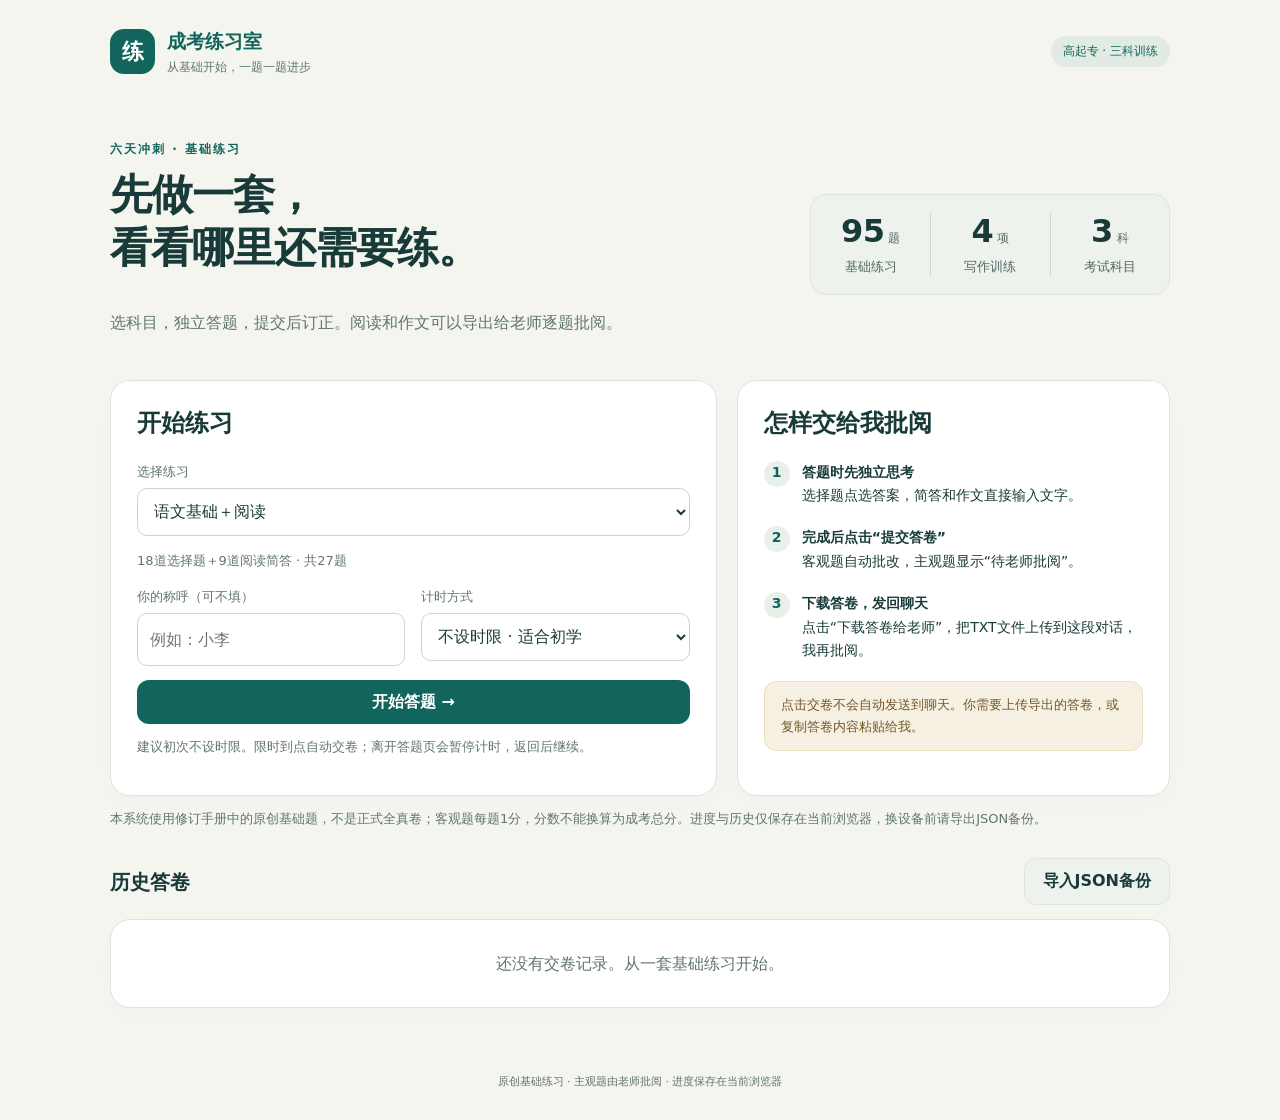
==== exam/index.html @ 729862df "Match mobile question card design and group answer cards by subject and question type" ====
<!doctype html>
<html lang="zh-CN"><head><meta charset="utf-8"><meta name="viewport" content="width=device-width, initial-scale=1, viewport-fit=cover"><meta name="theme-color" content="#11655d"><title>成考练习室 · 答题与批阅</title><meta name="description" content="语文、数学、英语基础练习，保存进度、交卷评分、导出答卷给老师批阅。"><link rel="stylesheet" href="style.css"><link rel="stylesheet" href="layout.css?v=20261012.1"></head>
<body><header class="top"><a href="#" id="brand" class="brand"><span class="logo" aria-hidden="true">练</span><span>成考练习室<small>从基础开始，一题一题进步</small></span></a><span class="tag">高起专 · 三科训练</span></header>
<main id="app"><div class="loading">正在准备题目…</div></main>
<footer>原创基础练习 · 主观题由老师批阅 · 进度保存在当前浏览器</footer>
<div id="toast" role="status" aria-live="polite"></div>
<dialog id="confirm"><form method="dialog"><h2 id="dialog-title"></h2><p id="dialog-message"></p><div class="actions"><button value="cancel" class="secondary">继续答题</button><button value="ok" class="primary" id="dialog-ok">确认交卷</button></div></form></dialog>
<input type="file" id="import" accept="application/json,.json" hidden>
<script type="module" src="app.mjs?v=20261012.1"></script></body></html>
---- exam/style.css ----
:root{--ink:#183b39;--muted:#617571;--accent:#11655d;--line:#dce5df;--paper:#fff;--bg:#f4f5ee;--gold:#ba8136}*{box-sizing:border-box}body{margin:0;font-family:system-ui,-apple-system,"Microsoft YaHei","PingFang SC",sans-serif;background:var(--bg);color:var(--ink);line-height:1.7}button,input,select,textarea{font:inherit}button,a,input,select,textarea{touch-action:manipulation}button{cursor:pointer;border:0;border-radius:12px;padding:11px 18px;line-height:1.4;font-weight:650;transition:background .15s,transform .15s}button:hover{filter:brightness(.95)}button:active{transform:translateY(1px)}button:disabled{opacity:.45;cursor:default}a{color:var(--accent)}:focus-visible{outline:3px solid #bf8b36;outline-offset:4px}h1,h2,h3,p{margin-top:0}h1{font-size:clamp(28px,4vw,42px);letter-spacing:-1px;line-height:1.25}h2{font-size:24px;line-height:1.4}h3{font-size:18px}p{margin-bottom:14px}.top{max-width:1180px;margin:auto;padding:25px 30px;display:flex;justify-content:space-between;align-items:center;gap:16px}.brand{display:flex;gap:12px;text-decoration:none;font-size:19px;font-weight:750;align-items:center}.brand small{display:block;font-size:12px;font-weight:400;color:var(--muted)}.logo{background:var(--accent);color:white;width:45px;height:45px;border-radius:14px;display:grid;place-items:center;font-size:22px}.tag,.pill{display:inline-block;border-radius:100px;padding:5px 12px;font-size:12px;background:#e1ebe3;color:var(--accent)}main{max-width:1120px;margin:auto;padding:18px 30px 50px}.hero{display:flex;justify-content:space-between;gap:30px;align-items:center;margin:18px 0 30px}.eyebrow{font-size:12px;letter-spacing:2px;color:var(--accent);font-weight:750;margin-bottom:10px}.hero p{color:var(--muted);max-width:650px}.stats{display:flex;gap:25px;flex-shrink:0}.stats b{display:block;font-size:32px;line-height:1.3}.stats small{color:var(--muted)}.card{background:var(--paper);border:1px solid var(--line);border-radius:20px;padding:26px;box-shadow:0 7px 22px #21432d04}.setup{display:grid;grid-template-columns:1.4fr 1fr;gap:20px}.form-grid{display:grid;grid-template-columns:1fr 1fr;gap:16px}label.field{display:block;font-size:13px;color:var(--muted);margin-bottom:14px}input[type=text],select{width:100%;padding:12px;border:1px solid #c7d6cf;border-radius:10px;background:#fff;color:var(--ink);margin-top:5px}textarea{width:100%;min-height:240px;padding:16px;border:1px solid #b9ccc3;border-radius:12px;resize:vertical;line-height:1.9;color:var(--ink);background:#fdfefc}textarea:disabled{background:#f3f5f1}.primary{background:var(--accent);color:white}.secondary{background:#edf2ed;color:var(--ink);border:1px solid var(--line)}.ghost{background:transparent;color:var(--muted);padding:8px}.actions{display:flex;gap:10px;flex-wrap:wrap;align-items:center}.wide{width:100%}.muted,.help{color:var(--muted);font-size:13px}.help{margin:12px 0 0}.notice{background:#f6f0e2;border:1px solid #ecdfbf;border-radius:12px;padding:12px 16px;font-size:13px;color:#735827;margin:18px 0}.steps{list-style:none;padding:0;margin:0;counter-reset:step}.steps li{display:flex;gap:12px;margin-bottom:18px;font-size:14px}.steps li:before{counter-increment:step;content:counter(step);background:#e9f0e9;color:var(--accent);height:26px;width:26px;flex-shrink:0;border-radius:50%;text-align:center;font-weight:700}.steps strong{display:block}.section-head{display:flex;justify-content:space-between;gap:12px;align-items:center;margin:28px 0 14px}.section-head h2{font-size:20px;margin:0}.history{display:grid;gap:10px}.history-row{padding:16px 20px;display:flex;justify-content:space-between;align-items:center;gap:15px}.history-row p{margin:0}.history-row small{color:var(--muted)}.empty{text-align:center;padding:30px;color:var(--muted)}.exam-head{display:flex;justify-content:space-between;align-items:center;gap:20px;margin-bottom:18px}.exam-head h1{font-size:26px;margin-bottom:3px}.time{font-size:25px;font-variant-numeric:tabular-nums;font-weight:750}.exam-layout{display:grid;grid-template-columns:minmax(0,1fr) 255px;gap:22px;align-items:start}.question{padding:30px}.q-top{display:flex;justify-content:space-between;gap:10px;align-items:center;margin-bottom:16px}.q-code{font-size:12px;letter-spacing:1px;font-weight:750;color:var(--accent)}.question h2{font-size:21px;white-space:pre-wrap;line-height:1.65}.passage{padding:18px 20px;background:#f4f7f1;border-left:3px solid #8aab92;margin-bottom:24px;border-radius:0 12px 12px 0;white-space:pre-wrap;font-size:16px;line-height:1.95;overflow-wrap:anywhere}.options{display:grid;gap:12px}.option{display:flex;align-items:center;gap:12px;padding:15px;border:1px solid var(--line);border-radius:12px;cursor:pointer}.option:has(input:checked){border-color:var(--accent);background:#eaf3ec}.option input{accent-color:var(--accent);width:18px;height:18px;flex-shrink:0}.option b{font-weight:600}.word-counter{text-align:right;font-size:12px;color:var(--muted)}.nav-actions{margin-top:24px;display:flex;justify-content:space-between;gap:10px}.aside{position:sticky;top:15px;padding:20px}.progress{height:6px;background:#e5eae0;border-radius:5px;overflow:hidden;margin:14px 0}.progress span{display:block;height:100%;background:var(--accent)}.grid{display:grid;grid-template-columns:repeat(5,1fr);gap:7px;margin:18px 0;max-height:370px;overflow:auto;padding:4px}.grid button{padding:9px 0;font-size:11px;border-radius:8px;background:#f2f4ee;border:1px solid var(--line)}.grid button.done{background:#dcece1;color:#21573e}.grid button.flagged{border-color:var(--gold);box-shadow:inset 0 -3px var(--gold)}.grid button.current{outline:2px solid var(--accent);outline-offset:1px}.legend{font-size:11px;color:var(--muted);margin:12px 0}.legend span{display:inline-block;width:9px;height:9px;border-radius:2px;background:#dcece1;margin-right:5px}.legend .gold{background:var(--gold);margin-left:12px}.save-line{font-size:11px;color:var(--muted);margin-top:14px}.results-hero{text-align:center;padding:30px;margin-bottom:20px}.score{font-size:60px;font-weight:750;line-height:1.3;color:var(--accent)}.score small{font-size:22px;color:var(--muted)}.result-stats{display:flex;justify-content:center;gap:30px;margin:18px 0}.result-stats b{display:block;font-size:24px}.export-card{background:#e7eee5;box-shadow:none;margin-bottom:25px}.review-list{display:grid;gap:12px}.review-item{padding:0;overflow:hidden}.review-item summary{padding:18px 22px;cursor:pointer;font-weight:650}.review-body{padding:0 22px 20px;font-size:15px}.review-body .passage{font-size:14px}.answer-box{white-space:pre-wrap;overflow-wrap:anywhere;background:#f5f7f2;padding:13px;border-radius:10px;margin:10px 0}.status{float:right;font-size:12px;padding:2px 9px;border-radius:12px;font-weight:600}.status.ok{background:#e5f0e5;color:#276642}.status.bad{background:#fae9e1;color:#924b35}.status.pending{background:#f5efd9;color:#856729}.inline-options{padding:0;list-style:none}.inline-options li{margin:5px 0}.loading{padding:50px;text-align:center;color:var(--muted)}footer{text-align:center;color:var(--muted);font-size:11px;padding:15px 20px 28px}#toast{position:fixed;bottom:25px;left:50%;transform:translateX(-50%);background:var(--ink);color:white;padding:12px 20px;border-radius:12px;z-index:20;display:none;max-width:90vw;font-size:14px}dialog{border:1px solid var(--line);border-radius:20px;padding:28px;max-width:450px;width:90%;color:var(--ink)}dialog::backdrop{background:#122e2866}dialog p{color:var(--muted)}.error{background:#fbeee8;padding:20px;border-radius:12px;color:#884d31}.sr-only{position:absolute;width:1px;height:1px;overflow:hidden;clip:rect(0,0,0,0)}@media(max-width:850px){.hero{display:block}.stats{margin:20px 0}.setup{grid-template-columns:1fr}.exam-layout{grid-template-columns:1fr}.aside{position:static}.grid{grid-template-columns:repeat(8,1fr);max-height:160px}.exam-head h1{font-size:21px}.tag{display:none}}@media(max-width:520px){.top{padding:18px 16px}main{padding:10px 16px 30px}.card,.question{padding:20px}.form-grid{grid-template-columns:1fr;gap:0}.hero{margin-top:15px}h1{font-size:30px}.question h2{font-size:19px}.passage{padding:14px;font-size:15px}.result-stats{gap:18px;font-size:13px}.history-row{align-items:start}.history-row button{padding:9px 12px}.score{font-size:50px}.exam-head{gap:10px}.time{font-size:22px}.grid{grid-template-columns:repeat(6,1fr)}.q-top{align-items:flex-start}.option{padding:13px}textarea{font-size:16px}.actions .primary{flex-grow:1}}
---- exam/layout.css ----
/* Responsive refinements, 2026-10-11. */
html{-webkit-text-size-adjust:100%;text-size-adjust:100%}body{min-width:280px}button,input,select,textarea{font-size:16px}button,summary{min-height:44px}button{min-width:44px}button:disabled{transform:none}.top{max-width:1120px}.brand{min-width:0}.brand>span:last-child{min-width:0}.logo{flex-shrink:0}h1,h2,h3,p,strong{overflow-wrap:anywhere}.hero>div,.setup>.card,.form-grid>*{min-width:0}.setup{grid-template-columns:minmax(0,1.4fr) minmax(0,1fr)}.form-grid{grid-template-columns:repeat(2,minmax(0,1fr))}.field{min-width:0}input[type=text],select{min-width:0;min-height:48px;font-size:16px}.section-head{flex-wrap:wrap;align-items:center}.history-row>div{min-width:0;flex:1}.history-row button{flex-shrink:0}.actions>*{max-width:100%}.exam-head>div:first-child{min-width:0}.exam-head>div:last-child{flex-shrink:0}.exam-layout{grid-template-columns:minmax(0,1fr) 300px}.question,.aside{min-width:0}.q-top{flex-wrap:wrap;align-items:center;gap:10px}.q-code{flex:1 1 150px;line-height:1.6}.q-top button{flex-shrink:0}.option{min-height:56px;align-items:flex-start;gap:10px}.option input{width:20px;height:20px;margin:3px 0 0;flex-shrink:0}.option b{min-width:20px;flex-shrink:0}.option span{min-width:0;overflow-wrap:anywhere;line-height:1.65}.question h2{font-weight:650}.passage{line-height:1.95}.grid{grid-template-columns:repeat(auto-fill,minmax(44px,1fr));gap:8px;padding:4px;max-height:300px}.grid button{min-width:44px;min-height:44px;padding:8px 0;font-size:12px;font-variant-numeric:tabular-nums}.answer-panel>summary{cursor:pointer;font-size:14px;font-weight:650;line-height:1.5;padding:10px 2px;color:var(--accent)}.answer-panel>summary::marker{color:var(--accent)}.answer-panel .grid{margin:10px 0 16px}.aside .actions{gap:8px;display:grid;grid-template-columns:repeat(2,minmax(0,1fr))}.aside .actions button{padding:10px 4px;font-size:13px}.save-line{line-height:1.65;margin-top:12px}.nav-actions{gap:12px}.nav-actions button{flex:1;max-width:220px}.question textarea{min-height:280px;height:clamp(280px,38vh,420px);font-size:16px;line-height:1.9}.word-counter{line-height:1.7;margin-top:8px}.result-stats{display:grid;grid-template-columns:repeat(auto-fit,minmax(100px,1fr));gap:18px;max-width:650px;margin:20px auto}.result-stats>div{min-width:0;font-size:14px}.result-stats b{line-height:1.5}.score{font-variant-numeric:tabular-nums}.export-card .actions{align-items:stretch}.export-card button{min-height:48px}.review-item summary{line-height:1.7;min-height:54px}.status{margin-left:8px;line-height:1.7}.answer-box{line-height:1.85}.inline-options{overflow-wrap:anywhere}dialog{max-height:calc(100dvh - 32px);overflow:auto}dialog .actions{justify-content:flex-end}dialog h2{font-size:22px}#toast{bottom:max(20px,env(safe-area-inset-bottom));line-height:1.6;max-width:calc(100vw - 32px);overflow-wrap:anywhere}footer{padding-bottom:max(28px,env(safe-area-inset-bottom))}
@media(max-width:980px){.hero{display:block}.stats{margin:20px 0}.setup{grid-template-columns:1fr}.exam-layout{grid-template-columns:minmax(0,1fr)}.aside{position:static;order:-1;padding:16px 20px}.aside .help{margin-top:10px}.aside .progress{margin:8px 0}.answer-panel:not([open])~.save-line{margin-top:4px}.grid{max-height:260px}.question{padding:26px}.results-hero{padding:26px}.exam-head h1{font-size:23px}.tag{display:none}}
@media(max-width:600px){.top{padding:18px 16px}.hero{margin-top:12px;margin-bottom:24px}.hero h1{font-size:30px;line-height:1.35}.hero p{font-size:15px}.stats{gap:30px}.stats b{font-size:30px}.card,.question{padding:20px}.form-grid{grid-template-columns:minmax(0,1fr);gap:0}.section-head{gap:12px}.section-head>label{width:100%}.section-head select{width:100%}.exam-head{align-items:flex-start;gap:12px}.exam-head h1{font-size:21px}.exam-head .eyebrow{font-size:11px;letter-spacing:1px}.time{font-size:24px;line-height:1.5}.exam-head>div:last-child{min-width:96px}.exam-head .ghost{padding:8px 4px;font-size:13px}.q-code{font-size:12px;flex-basis:110px}.q-top button{padding:9px 12px;font-size:13px}.question h2{font-size:19px;line-height:1.7}.passage{padding:14px;font-size:16px}.option{padding:13px;gap:8px}.aside{padding:14px 16px}.aside .grid{max-height:240px}.question textarea{min-height:300px;height:340px}.result-stats{grid-template-columns:repeat(2,minmax(0,1fr));gap:16px 12px}.result-stats>div{font-size:13px}.results-hero{padding:22px 18px}.score{font-size:52px}.export-card .actions{display:grid;grid-template-columns:minmax(0,1fr)}.export-card .actions button{width:100%;padding:13px 10px}.history-row{flex-wrap:wrap;align-items:center}.history-row p{font-size:15px}.history-row small{font-size:12px}.review-item summary{padding:16px}.review-body{padding:0 16px 18px}.nav-actions button{padding:12px 10px;font-size:15px}.notice{font-size:13px}.brand{font-size:18px}.brand small{font-size:11px}.answer-panel summary{padding:10px 2px}.help{line-height:1.85}dialog .actions{display:grid;grid-template-columns:1fr 1fr}.actions .primary{flex-grow:0}}
@media(max-width:360px){.exam-head{flex-wrap:wrap}.exam-head>div:last-child{display:flex;align-items:center;justify-content:space-between;gap:12px;width:100%;text-align:left!important}.exam-head>div:last-child .muted{font-size:12px}.exam-head>div:last-child .time{font-size:21px}.q-top{align-items:flex-start}.q-top button{font-size:12px;padding:8px 10px}.question,.card{padding:18px}.aside{padding:14px}.brand small{font-size:10px}.stats{justify-content:space-between;gap:12px}.result-stats b{font-size:23px}.score small{font-size:19px}}
@media(prefers-reduced-motion:reduce){*,*::before,*::after{scroll-behavior:auto!important;transition:none!important;animation:none!important}}

/* Keep the home summary on one stable, shared alignment grid. */
.hero>.stats{
  display:grid;
  grid-template-columns:repeat(3,minmax(0,1fr));
  gap:0;
  flex:0 0 360px;
  min-width:0;
  margin:0;
  padding:18px 0;
  background:#edf2ec;
  border:1px solid var(--line);
  border-radius:16px;
}
.stats>div{
  display:flex;
  flex-direction:column;
  align-items:center;
  justify-content:center;
  min-width:0;
  padding:0 12px;
  gap:7px;
  text-align:center;
}
.stats>div+div{border-left:1px solid #ccd9d1}
.stats dt{
  order:1;
  margin:0;
  color:#526864;
  font-size:13px;
  font-weight:500;
  line-height:1.5;
  white-space:nowrap;
}
.stats dd{
  display:flex;
  align-items:baseline;
  justify-content:center;
  gap:4px;
  margin:0;
  line-height:1.15;
}
.stat-value{
  font-size:32px;
  font-weight:750;
  font-variant-numeric:tabular-nums lining-nums;
  letter-spacing:-.5px;
}
.stat-unit{color:#526864;font-size:12px;font-weight:500;line-height:1.5}
@media(max-width:980px){
  .hero>.stats{width:100%;margin:24px 0 0;flex-basis:auto}
}
@media(max-width:600px){
  .hero>.stats{margin-top:20px;padding:16px 0;border-radius:14px}
  .stats>div{padding:0 6px;gap:6px}
  .stat-value{font-size:30px}
}
@media(max-width:360px){
  .stat-value{font-size:28px}
  .stats dt{font-size:12px}
  .stat-unit{font-size:11px}
}

/* Match the question-card navigation and give the answer card clear sections. */
.mobile-card-toggle{display:none}
.exam-progress{display:flex;align-items:center;gap:8px}
.answer-summary-content{display:inline-flex;width:calc(100% - 20px);align-items:center;justify-content:space-between;gap:10px;vertical-align:middle}
.answer-summary-content .muted{white-space:nowrap;font-weight:400}
.aside[hidden]{display:none}
.answer-groups{max-height:480px;max-height:min(56vh,480px);overflow-y:auto;overscroll-behavior:contain;padding:4px}
.answer-subject+.answer-subject{margin-top:24px}
.answer-subject-head{display:flex;align-items:center;justify-content:space-between;gap:8px;margin:4px 0 14px}
.answer-subject-head h2{font-size:17px;line-height:1.5;margin:0;color:var(--accent)}
.answer-group+.answer-group{margin-top:16px;padding-top:14px;border-top:1px solid var(--line)}
.answer-group-head{display:flex;align-items:baseline;justify-content:space-between;gap:6px 12px;flex-wrap:wrap}
.answer-group-head h3{font-size:13px;font-weight:650;line-height:1.6;margin:0}
.group-status{color:var(--muted);font-size:11px;line-height:1.6;white-space:nowrap}
.answer-groups .grid{max-height:none;overflow:visible;margin:8px 0 0;padding:3px}
@media(max-width:980px){
  body[data-view=exam]{--exam-navigation-gap:max(24px,env(safe-area-inset-bottom));--exam-navigation-bottom:calc(var(--exam-navigation-gap) + var(--exam-keyboard-inset,0px))}
  body[data-view=exam] .top,body[data-view=exam] footer{display:none}
  body[data-view=exam] main{padding-top:8px;padding-bottom:calc(32px + env(safe-area-inset-bottom))}
  .exam-head{
    position:sticky;top:0;z-index:10;display:flex;flex-wrap:nowrap;align-items:center;
    gap:10px;min-height:64px;margin:0 0 10px;padding:8px 0;
    background:var(--bg);border-bottom:1px solid var(--line);
  }
  .exam-head .eyebrow{display:none}
  .exam-head h1{font-size:18px;line-height:1.4;letter-spacing:0;margin-bottom:2px}
  .exam-head>div:first-child .muted{font-size:12px;white-space:nowrap}
  .exam-progress{gap:6px}
  .exam-progress .mobile-card-toggle{display:block;min-height:44px;min-width:44px;padding:4px;color:var(--accent);font-size:12px;white-space:nowrap}
  body[data-view=exam] .exam-head>.exam-clock{
    display:grid;grid-template-columns:auto auto;align-items:center;gap:2px 8px;
    min-width:0;width:auto;flex-shrink:0;
  }
  .exam-head .exam-clock>.muted{font-size:10px;line-height:1.4;white-space:nowrap;text-align:right}
  .exam-head .exam-clock .time{font-size:20px;line-height:1.25;text-align:right}
  .exam-clock #home{grid-column:2;grid-row:1 / 3;min-width:72px;min-height:44px;padding:8px 6px;font-size:12px;white-space:nowrap}
  .exam-layout{gap:10px}
  .aside{order:-1;padding:0 12px 14px;border-radius:16px;box-shadow:none;scroll-margin-top:var(--exam-header-offset,80px)}
  .answer-panel>summary{min-height:44px;padding:10px 0;font-size:14px;line-height:1.6}
  .answer-groups{max-height:420px;max-height:min(52vh,420px)}
  .aside .help{margin:10px 0 0}
  .aside .save-line{margin-top:12px}
  .question{padding:16px;scroll-margin-top:var(--exam-header-offset,80px)}
  .q-top{align-items:center;gap:8px;margin-bottom:12px}
  .q-code{font-size:12px;letter-spacing:0;flex-basis:100px}
  .q-top button{min-height:44px;padding:8px 10px;font-size:12px}
  .question h2{font-size:19px;line-height:1.6;margin-bottom:16px}
  .options{gap:12px}
  .option{min-height:52px;padding:12px;gap:8px;scroll-margin-bottom:calc(100px + var(--exam-navigation-bottom))}
  .option span{font-size:16px;line-height:1.5}
  .question #clear{font-size:13px;margin-top:4px}
  .question textarea{height:clamp(220px,40dvh,340px);min-height:220px;scroll-margin-bottom:calc(100px + var(--exam-navigation-bottom))}
  .nav-actions{
    position:sticky;bottom:var(--exam-navigation-bottom);z-index:5;
    display:flex;justify-content:space-between;gap:12px;
    margin:24px 0 0;padding:10px 0 0;background:var(--paper);
  }
  .nav-actions button{flex:1;width:auto;max-width:220px;min-width:44px;min-height:48px;padding:11px 8px;font-size:15px;line-height:1.4;white-space:nowrap}
  .nav-actions .nav-arrow{display:inline}
  body[data-view=exam] #toast{bottom:calc(100px + var(--exam-navigation-bottom))}
}
@media(max-width:980px) and (max-height:560px){
  body[data-view=exam]{--exam-navigation-gap:max(12px,env(safe-area-inset-bottom))}
}
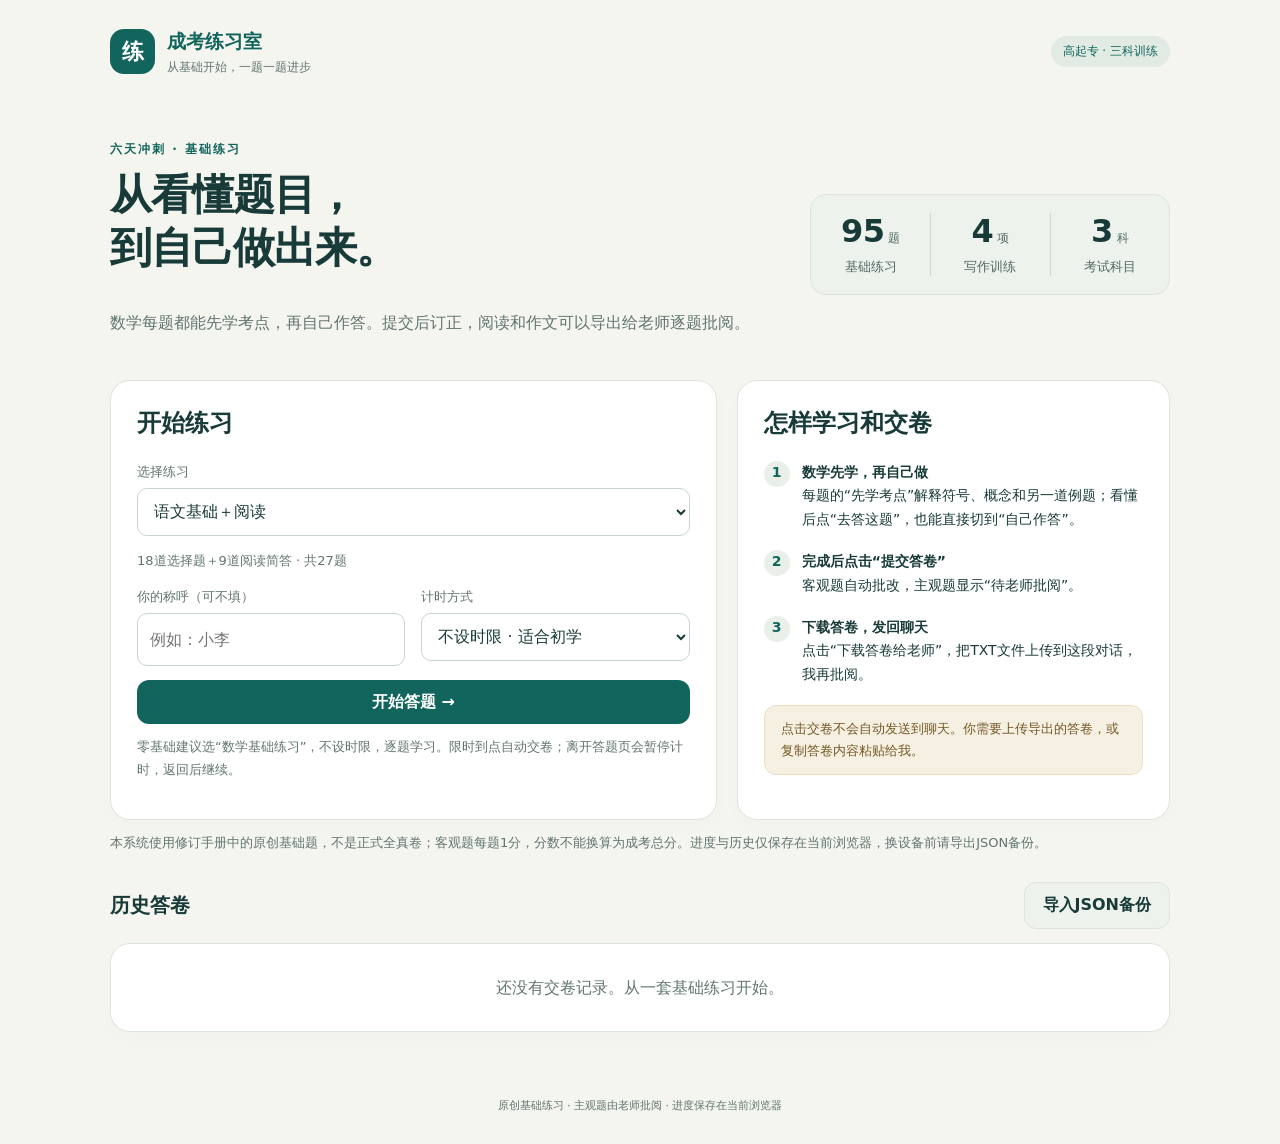
==== commit 55b3886c: "Publish beginner math learning release 20261012.3" ====
--- a/exam/index.html
+++ b/exam/index.html
@@ -1,10 +1,10 @@
 <!doctype html>
-<html lang="zh-CN"><head><meta charset="utf-8"><meta name="viewport" content="width=device-width, initial-scale=1, viewport-fit=cover"><meta name="theme-color" content="#11655d"><title>成考练习室 · 答题与批阅</title><meta name="description" content="语文、数学、英语基础练习，保存进度、交卷评分、导出答卷给老师批阅。"><link rel="stylesheet" href="style.css"><link rel="stylesheet" href="layout.css?v=20261012.1"></head>
+<html lang="zh-CN"><head><meta charset="utf-8"><meta name="viewport" content="width=device-width, initial-scale=1, viewport-fit=cover"><meta name="theme-color" content="#11655d"><meta name="color-scheme" content="light"><title>成考练习室 · 答题与批阅</title><meta name="description" content="数学每题先学符号和考点，再自己作答；语文、英语基础练习，保存进度、交卷评分、导出答卷给老师批阅。"><link rel="stylesheet" href="style.css"><link rel="stylesheet" href="layout.css?v=20261012.3"></head>
 <body><header class="top"><a href="#" id="brand" class="brand"><span class="logo" aria-hidden="true">练</span><span>成考练习室<small>从基础开始，一题一题进步</small></span></a><span class="tag">高起专 · 三科训练</span></header>
 <main id="app"><div class="loading">正在准备题目…</div></main>
 <footer>原创基础练习 · 主观题由老师批阅 · 进度保存在当前浏览器</footer>
 <div id="toast" role="status" aria-live="polite"></div>
 <dialog id="confirm"><form method="dialog"><h2 id="dialog-title"></h2><p id="dialog-message"></p><div class="actions"><button value="cancel" class="secondary">继续答题</button><button value="ok" class="primary" id="dialog-ok">确认交卷</button></div></form></dialog>
 <input type="file" id="import" accept="application/json,.json" hidden>
-<script type="module" src="app.mjs?v=20261012.1"></script></body></html>
+<script type="module" src="app.mjs?v=20261012.3"></script></body></html>
 
--- a/exam/layout.css
+++ b/exam/layout.css
@@ -83,7 +83,7 @@
 .group-status{color:var(--muted);font-size:11px;line-height:1.6;white-space:nowrap}
 .answer-groups .grid{max-height:none;overflow:visible;margin:8px 0 0;padding:3px}
 @media(max-width:980px){
-  body[data-view=exam]{--exam-navigation-gap:max(24px,env(safe-area-inset-bottom));--exam-navigation-bottom:calc(var(--exam-navigation-gap) + var(--exam-keyboard-inset,0px))}
+  body[data-view=exam]{--exam-navigation-gap:max(48px,env(safe-area-inset-bottom));--exam-navigation-bottom:calc(var(--exam-navigation-gap) + var(--exam-keyboard-inset,0px))}
   body[data-view=exam] .top,body[data-view=exam] footer{display:none}
   body[data-view=exam] main{padding-top:8px;padding-bottom:calc(32px + env(safe-area-inset-bottom))}
   .exam-head{
@@ -129,5 +129,49 @@
   body[data-view=exam] #toast{bottom:calc(100px + var(--exam-navigation-bottom))}
 }
 @media(max-width:980px) and (max-height:560px){
-  body[data-view=exam]{--exam-navigation-gap:max(12px,env(safe-area-inset-bottom))}
+  body[data-view=exam]{--exam-navigation-gap:max(32px,env(safe-area-inset-bottom))}
 }
+
+/* Each math question has a learning view and a compact answer view. */
+.question [hidden]{display:none!important}
+.study-switch{display:flex;gap:4px;padding:4px;margin:0 0 20px;background:#f0f3ee;border:1px solid var(--line);border-radius:12px}
+.study-switch button{flex:1;min-width:0;min-height:44px;padding:10px 8px;background:transparent;color:#526864;font-size:14px;font-weight:600}
+.study-switch button[aria-pressed=true]{background:#fff;color:var(--accent);box-shadow:0 1px 5px #183b3914}
+.lesson-intro{padding:18px;background:#edf4ed;border:1px solid #d4e3d6;border-radius:14px;margin:0 0 24px}
+.lesson-label{display:block;color:var(--accent);font-size:12px;font-weight:650;margin-bottom:6px}
+.lesson-intro h3{font-size:19px;line-height:1.6;margin:0 0 10px}
+.lesson-intro p{font-size:15px;line-height:1.85;margin:0}
+.lesson-block{margin:0 0 24px}
+#math-lesson h4{font-size:16px;line-height:1.6;font-weight:700;margin:0 0 12px}
+.lesson-block p,.lesson-example p,.lesson-example li,.lesson-memory li,.lesson-pitfall{font-size:16px;line-height:1.85;overflow-wrap:anywhere}
+.lesson-block p:last-child{margin-bottom:0}
+.lesson-terms{margin:0;border-top:1px solid var(--line)}
+.lesson-terms>div{display:grid;grid-template-columns:minmax(90px,1fr) minmax(0,2.8fr);gap:16px;padding:13px 0;border-bottom:1px solid var(--line)}
+.lesson-terms dt{font-size:15px;line-height:1.8;font-weight:650;color:var(--accent);overflow-wrap:anywhere}
+.lesson-terms dd{margin:0;font-size:15px;line-height:1.8;overflow-wrap:anywhere}
+.lesson-example{padding:18px;border:1px solid #e5ddc8;border-radius:14px;background:#faf7ef;margin:0 0 24px}
+.lesson-example .example-prompt{font-weight:600;margin:0 0 12px}
+.lesson-example ol{padding-left:24px;margin:0 0 14px}
+.lesson-example li{padding-left:2px;margin-bottom:10px}
+.lesson-example li:last-child{margin-bottom:0}
+.lesson-example .example-conclusion{margin:0;padding-top:12px;border-top:1px solid #e5ddc8;font-size:15px;color:#735827}
+.lesson-memory{margin:0 0 20px;padding-left:14px;border-left:3px solid #8aab92}
+.lesson-memory ul{margin:0;padding-left:20px}
+.lesson-memory li+li{margin-top:8px}
+.lesson-pitfall{margin:0 0 20px;color:#735827}
+.lesson-finish{font-size:13px;line-height:1.85;color:var(--muted);margin:0}
+.lesson-diagram{margin:16px 0 0;padding:12px;border:1px solid var(--line);border-radius:12px;background:#f7faf5}
+.lesson-diagram svg{display:block;width:100%;max-width:330px;height:auto;margin:0 auto}
+.lesson-diagram text{fill:var(--ink);font-family:inherit;font-size:15px}
+.lesson-diagram figcaption{text-align:center;font-size:12px;line-height:1.7;color:var(--muted);margin-top:6px}
+@media(max-width:600px){
+ .study-switch{margin-bottom:16px}
+ .study-switch button{font-size:14px;min-height:44px;white-space:nowrap}
+ .lesson-intro{padding:14px;margin-bottom:20px}
+ .lesson-intro h3{font-size:18px}
+ .lesson-terms>div{grid-template-columns:minmax(76px,1fr) minmax(0,2.4fr);gap:12px}
+ .lesson-terms dt,.lesson-terms dd{font-size:15px}
+ .lesson-example{padding:14px;margin-bottom:20px}
+ .lesson-memory{padding-left:12px}
+ .lesson-diagram{padding:8px}
+}
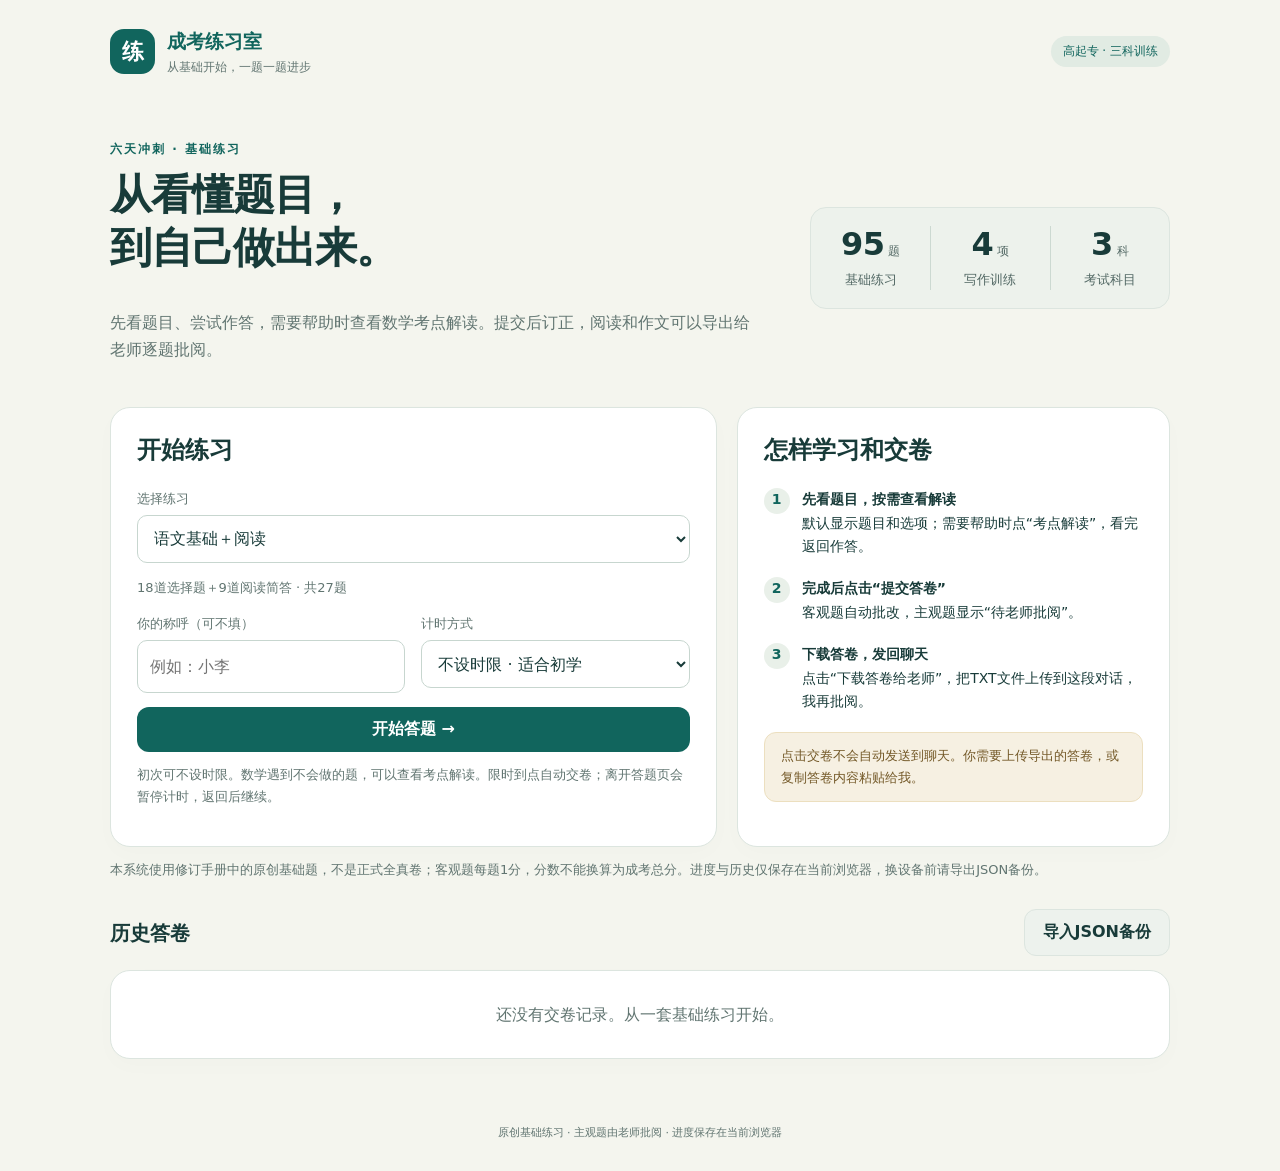
==== commit 475ecd7e: "Publish question-first math practice release 20261012.6" ====
--- a/exam/index.html
+++ b/exam/index.html
@@ -1,10 +1,10 @@
 <!doctype html>
-<html lang="zh-CN"><head><meta charset="utf-8"><meta name="viewport" content="width=device-width, initial-scale=1, viewport-fit=cover"><meta name="theme-color" content="#11655d"><meta name="color-scheme" content="light"><title>成考练习室 · 答题与批阅</title><meta name="description" content="数学每题先学符号和考点，再自己作答；语文、英语基础练习，保存进度、交卷评分、导出答卷给老师批阅。"><link rel="stylesheet" href="style.css"><link rel="stylesheet" href="layout.css?v=20261012.3"></head>
+<html lang="zh-CN"><head><meta charset="utf-8"><meta name="viewport" content="width=device-width, initial-scale=1, viewport-fit=cover"><meta name="theme-color" content="#11655d"><meta name="color-scheme" content="light"><title>成考练习室 · 答题与批阅</title><meta name="description" content="先看题目并作答，需要时查看数学考点解读；语文、英语基础练习，保存进度、交卷评分、导出答卷给老师批阅。"><link rel="stylesheet" href="style.css"><link rel="stylesheet" href="layout.css?v=20261012.6"></head>
 <body><header class="top"><a href="#" id="brand" class="brand"><span class="logo" aria-hidden="true">练</span><span>成考练习室<small>从基础开始，一题一题进步</small></span></a><span class="tag">高起专 · 三科训练</span></header>
 <main id="app"><div class="loading">正在准备题目…</div></main>
 <footer>原创基础练习 · 主观题由老师批阅 · 进度保存在当前浏览器</footer>
 <div id="toast" role="status" aria-live="polite"></div>
 <dialog id="confirm"><form method="dialog"><h2 id="dialog-title"></h2><p id="dialog-message"></p><div class="actions"><button value="cancel" class="secondary">继续答题</button><button value="ok" class="primary" id="dialog-ok">确认交卷</button></div></form></dialog>
 <input type="file" id="import" accept="application/json,.json" hidden>
-<script type="module" src="app.mjs?v=20261012.3"></script></body></html>
+<script type="module" src="app.mjs?v=20261012.6"></script></body></html>
 
--- a/exam/layout.css
+++ b/exam/layout.css
@@ -132,11 +132,14 @@
   body[data-view=exam]{--exam-navigation-gap:max(32px,env(safe-area-inset-bottom))}
 }
 
-/* Each math question has a learning view and a compact answer view. */
+/* Show the question first; math explanations are optional help. */
 .question [hidden]{display:none!important}
-.study-switch{display:flex;gap:4px;padding:4px;margin:0 0 20px;background:#f0f3ee;border:1px solid var(--line);border-radius:12px}
-.study-switch button{flex:1;min-width:0;min-height:44px;padding:10px 8px;background:transparent;color:#526864;font-size:14px;font-weight:600}
-.study-switch button[aria-pressed=true]{background:#fff;color:var(--accent);box-shadow:0 1px 5px #183b3914}
+.answer-tools{display:flex;align-items:center;justify-content:space-between;gap:12px;margin-top:8px}
+.lesson-open{display:inline-flex;align-items:center;justify-content:center;gap:8px;min-height:44px;padding:8px 12px;font-size:14px;white-space:nowrap}
+.help-dot{display:inline-grid;place-items:center;width:18px;height:18px;border:1px solid currentColor;border-radius:50%;font-size:12px;line-height:1;flex-shrink:0}
+.lesson-tools{display:flex;align-items:center;justify-content:space-between;gap:12px;margin:0 0 16px}
+.lesson-tools button{flex-shrink:0;min-height:44px;padding:8px 12px;font-size:14px}
+.lesson-tools .muted{font-size:12px;text-align:right}
 .lesson-intro{padding:18px;background:#edf4ed;border:1px solid #d4e3d6;border-radius:14px;margin:0 0 24px}
 .lesson-label{display:block;color:var(--accent);font-size:12px;font-weight:650;margin-bottom:6px}
 .lesson-intro h3{font-size:19px;line-height:1.6;margin:0 0 10px}
@@ -165,8 +168,6 @@
 .lesson-diagram text{fill:var(--ink);font-family:inherit;font-size:15px}
 .lesson-diagram figcaption{text-align:center;font-size:12px;line-height:1.7;color:var(--muted);margin-top:6px}
 @media(max-width:600px){
- .study-switch{margin-bottom:16px}
- .study-switch button{font-size:14px;min-height:44px;white-space:nowrap}
  .lesson-intro{padding:14px;margin-bottom:20px}
  .lesson-intro h3{font-size:18px}
  .lesson-terms>div{grid-template-columns:minmax(76px,1fr) minmax(0,2.4fr);gap:12px}
@@ -174,4 +175,9 @@
  .lesson-example{padding:14px;margin-bottom:20px}
  .lesson-memory{padding-left:12px}
  .lesson-diagram{padding:8px}
+ .question[data-math-stage=answer] .q-top{margin-bottom:8px}
+ .question[data-math-stage=answer] h2{margin-bottom:12px}
+ .question[data-math-stage=answer] .options{gap:10px}
+ .question[data-math-stage=answer] .option{min-height:48px;padding:10px 12px}
+ .question[data-math-stage=answer] .option b{line-height:1.5}
 }
